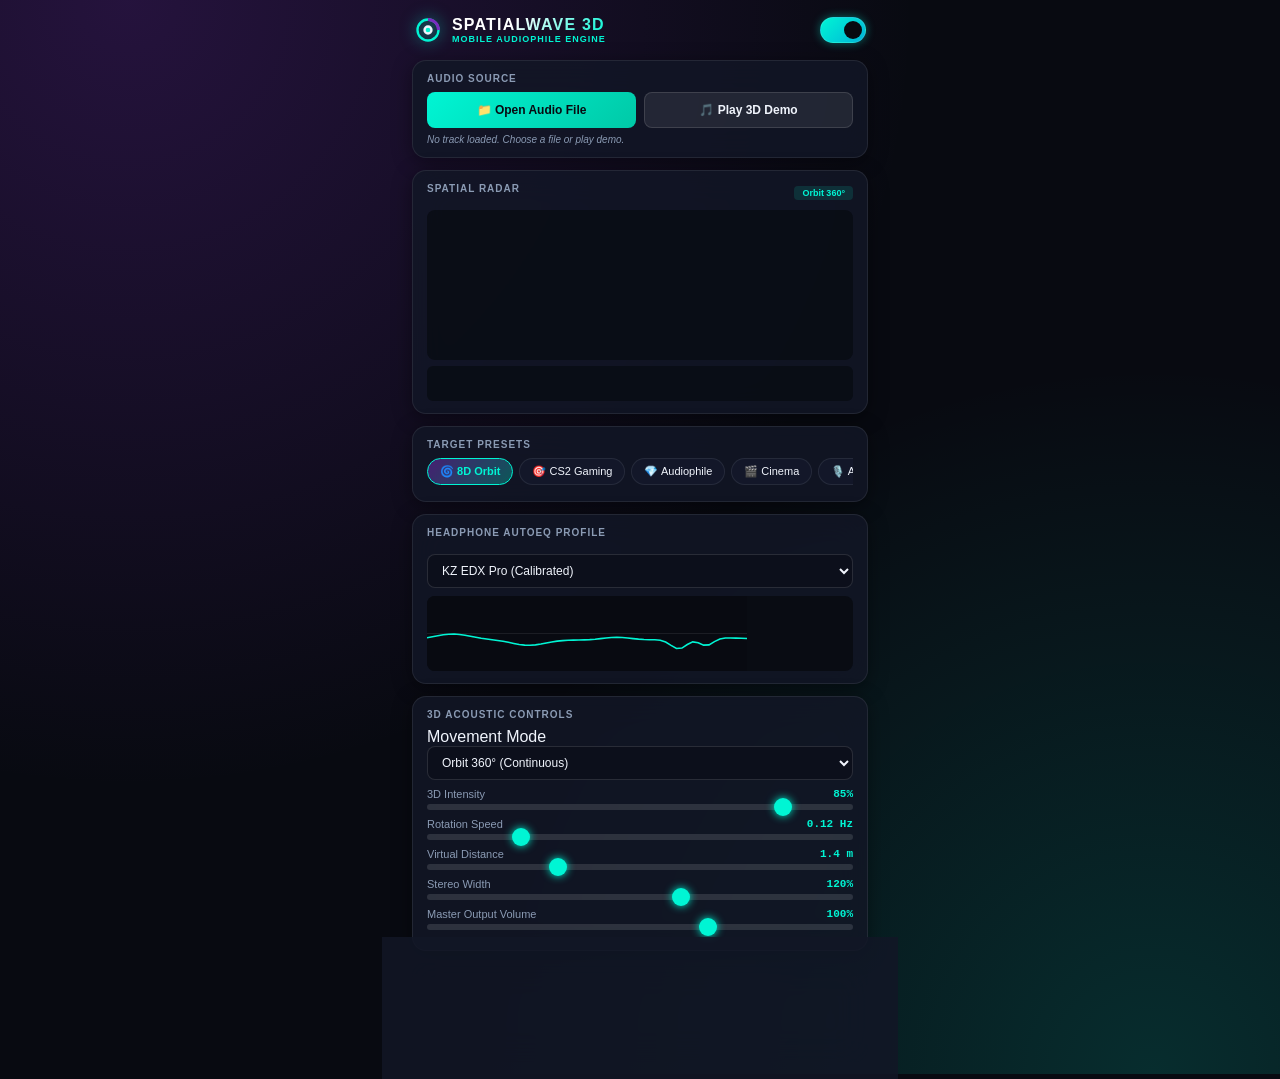
==== mobile/index.html @ 5e3e8b00 "feat: add iOS and Android Brave mobile compatibility (Bookmarklet and PWA)" ====
<!DOCTYPE html>
<html lang="en">
<head>
  <meta charset="UTF-8">
  <meta name="viewport" content="width=device-width, initial-scale=1.0, maximum-scale=1.0, user-scalable=no, viewport-fit=cover">
  <meta name="apple-mobile-web-app-capable" content="yes">
  <meta name="apple-mobile-web-app-status-bar-style" content="black-translucent">
  <meta name="theme-color" content="#080a11">
  <title>SpatialWave 3D Mobile</title>
  <link rel="manifest" href="manifest.webmanifest">
  <link rel="apple-touch-icon" href="../icons/icon128.png">
  <link rel="stylesheet" href="mobile.css">
</head>
<body>
  <div class="mobile-app">
    <!-- Header -->
    <header class="mobile-header">
      <div class="header-left">
        <svg class="header-logo" viewBox="0 0 24 24" fill="none" stroke="currentColor" stroke-width="2">
          <circle cx="12" cy="12" r="9" stroke="#00f5d4"></circle>
          <circle cx="12" cy="12" r="3" fill="#00f5d4"></circle>
          <path d="M12 3a9 9 0 0 1 9 9" stroke="#7b2cbf" stroke-width="2.5"></path>
        </svg>
        <div>
          <h1 class="header-title">SPATIALWAVE 3D</h1>
          <div class="header-subtitle">MOBILE AUDIOPHILE ENGINE</div>
        </div>
      </div>
      <label class="power-toggle" title="Toggle Master 3D Processing">
        <input type="checkbox" id="mobilePowerToggle" checked>
        <span class="power-switch-slider"></span>
      </label>
    </header>

    <!-- Audio Source Selector -->
    <section class="glass-card source-card">
      <div class="card-title">AUDIO SOURCE</div>
      <div class="source-buttons">
        <label class="btn-file-picker">
          <span>📁 Open Audio File</span>
          <input type="file" id="audioFileInput" accept="audio/*" style="display:none;">
        </label>
        <button id="btnPlayDemo" class="btn-secondary">🎵 Play 3D Demo</button>
      </div>
      <audio id="nativeAudioPlayer" controls style="width:100%; margin-top:8px; display:none;"></audio>
      <div id="nowPlayingText" class="now-playing-label">No track loaded. Choose a file or play demo.</div>
    </section>

    <!-- 3D Spatial Radar Visualizer -->
    <section class="glass-card radar-section">
      <div class="card-header-row">
        <div class="card-title">SPATIAL RADAR</div>
        <div class="radar-badge" id="mobileRadarBadge">Orbit 360°</div>
      </div>
      <div class="radar-wrap">
        <canvas id="mobileRadarCanvas" width="320" height="150"></canvas>
      </div>
      <!-- Spectrum Bar -->
      <div class="spectrum-wrap">
        <canvas id="mobileSpectrumCanvas" width="320" height="35"></canvas>
      </div>
    </section>

    <!-- Target Presets Carousel -->
    <section class="glass-card presets-section">
      <div class="card-title">TARGET PRESETS</div>
      <div class="preset-scroll-row">
        <button class="preset-pill active" data-preset="orbit8d">🌀 8D Orbit</button>
        <button class="preset-pill" data-preset="gaming">🎯 CS2 Gaming</button>
        <button class="preset-pill" data-preset="audiophile">💎 Audiophile</button>
        <button class="preset-pill" data-preset="cinema">🎬 Cinema</button>
        <button class="preset-pill" data-preset="asmr">🎙️ ASMR</button>
        <button class="preset-pill" data-preset="music">🎵 Music Studio</button>
      </div>
    </section>

    <!-- Headphone Profile & Parametric EQ Plot -->
    <section class="glass-card peq-section">
      <div class="card-header-row">
        <div class="card-title">HEADPHONE AUTOEQ PROFILE</div>
      </div>
      <select id="mobileProfileSelect" class="mobile-select">
        <option value="kz_edx_pro" selected>KZ EDX Pro (Calibrated)</option>
        <option value="hd600">Sennheiser HD 600 / 650</option>
        <option value="sony_xm4">Sony WH-1000XM4 / XM5</option>
        <option value="harman_target">Harman 2019 Reference Target</option>
        <option value="flat">Flat / Bypass</option>
      </select>
      <div class="peq-canvas-wrap">
        <canvas id="mobilePeqCanvas" width="320" height="75"></canvas>
      </div>
    </section>

    <!-- Touch Acoustic Controls -->
    <section class="glass-card controls-section">
      <div class="card-title">3D ACOUSTIC CONTROLS</div>

      <div class="control-row">
        <label for="mobileTrajectorySelect">Movement Mode</label>
        <select id="mobileTrajectorySelect" class="mobile-select">
          <option value="1">Orbit 360° (Continuous)</option>
          <option value="2">Figure-8 (Lemniscate)</option>
          <option value="3">Front Stage Arc</option>
          <option value="4">Concert Hall Semi-Circle</option>
          <option value="5">Cinema Wide Arc</option>
          <option value="6">Wide Studio Breath</option>
          <option value="7">Random Ambient Wander</option>
          <option value="0">Static Center</option>
        </select>
      </div>

      <!-- Sliders -->
      <div class="touch-slider-group">
        <div class="slider-header">
          <span>3D Intensity</span>
          <span id="mValIntensity" class="slider-val">85%</span>
        </div>
        <input type="range" id="mSliderIntensity" min="0" max="100" value="85">
      </div>

      <div class="touch-slider-group">
        <div class="slider-header">
          <span>Rotation Speed</span>
          <span id="mValSpeed" class="slider-val">0.12 Hz</span>
        </div>
        <input type="range" id="mSliderSpeed" min="2" max="50" value="12">
      </div>

      <div class="touch-slider-group">
        <div class="slider-header">
          <span>Virtual Distance</span>
          <span id="mValDistance" class="slider-val">1.4 m</span>
        </div>
        <input type="range" id="mSliderDistance" min="5" max="35" value="14">
      </div>

      <div class="touch-slider-group">
        <div class="slider-header">
          <span>Stereo Width</span>
          <span id="mValWidth" class="slider-val">120%</span>
        </div>
        <input type="range" id="mSliderWidth" min="0" max="200" value="120">
      </div>

      <div class="touch-slider-group">
        <div class="slider-header">
          <span>Master Output Volume</span>
          <span id="mValVolume" class="slider-val">100%</span>
        </div>
        <input type="range" id="mSliderVolume" min="0" max="150" value="100">
      </div>
    </section>

    <!-- Bookmarklet Guide Footer Card -->
    <section class="glass-card bookmarklet-card">
      <div class="card-title">BRAVE IN-PAGE INJECTOR</div>
      <p class="bookmarklet-desc">
        Want 3D audio directly inside YouTube or SoundCloud in Brave on iOS / Android?
      </p>
      <a href="spatialwave-bookmarklet.js" target="_blank" class="btn-bookmarklet">
        <span>📖 View In-Page Bookmarklet Guide</span>
      </a>
    </section>
  </div>

  <script src="../presets.js"></script>
  <script src="mobile.js"></script>
</body>
</html>
---- mobile/mobile.css ----
/* SpatialWave 3D - Mobile First Glassmorphism Theme */
:root {
  --bg-dark: #080a11;
  --bg-card: rgba(18, 23, 38, 0.85);
  --border-glass: rgba(255, 255, 255, 0.08);
  --cyan-accent: #00f5d4;
  --violet-accent: #7b2cbf;
  --text-main: #f0f4fc;
  --text-muted: #8b9bb4;
  --font-sans: -apple-system, BlinkMacSystemFont, "Segoe UI", Roboto, sans-serif;
}

* {
  box-sizing: border-box;
  margin: 0;
  padding: 0;
  -webkit-tap-highlight-color: transparent;
}

body {
  background: var(--bg-dark);
  background-image: 
    radial-gradient(circle at 10% 0%, rgba(123, 44, 191, 0.25) 0%, transparent 50%),
    radial-gradient(circle at 90% 100%, rgba(0, 245, 212, 0.15) 0%, transparent 45%);
  color: var(--text-main);
  font-family: var(--font-sans);
  min-height: 100vh;
  padding-bottom: env(safe-area-inset-bottom, 20px);
  padding-top: env(safe-area-inset-top, 10px);
  user-select: none;
}

.mobile-app {
  max-width: 480px;
  margin: 0 auto;
  padding: 12px;
  display: flex;
  flex-direction: column;
  gap: 12px;
}

/* Glass Cards */
.glass-card {
  background: var(--bg-card);
  backdrop-filter: blur(16px);
  -webkit-backdrop-filter: blur(16px);
  border: 1px solid var(--border-glass);
  border-radius: 14px;
  padding: 12px 14px;
  box-shadow: 0 4px 20px rgba(0, 0, 0, 0.4);
}

.card-title {
  font-size: 10px;
  font-weight: 800;
  letter-spacing: 1px;
  color: var(--text-muted);
  margin-bottom: 8px;
}

.card-header-row {
  display: flex;
  justify-content: space-between;
  align-items: center;
  margin-bottom: 8px;
}

/* Header */
.mobile-header {
  display: flex;
  justify-content: space-between;
  align-items: center;
  padding: 4px 2px;
}

.header-left {
  display: flex;
  align-items: center;
  gap: 10px;
}

.header-logo {
  width: 28px;
  height: 28px;
  filter: drop-shadow(0 0 8px rgba(0, 245, 212, 0.6));
}

.header-title {
  font-size: 16px;
  font-weight: 800;
  letter-spacing: 1.2px;
  background: linear-gradient(135deg, #ffffff 40%, var(--cyan-accent) 100%);
  -webkit-background-clip: text;
  -webkit-text-fill-color: transparent;
}

.header-subtitle {
  font-size: 9px;
  font-weight: 600;
  letter-spacing: 1px;
  color: var(--cyan-accent);
}

/* Power Switch */
.power-toggle {
  position: relative;
  width: 46px;
  height: 26px;
}

.power-toggle input {
  opacity: 0;
  width: 0;
  height: 0;
}

.power-switch-slider {
  position: absolute;
  top: 0; left: 0; right: 0; bottom: 0;
  background-color: #1e2638;
  border-radius: 26px;
  border: 1px solid rgba(255, 255, 255, 0.12);
  transition: 0.2s ease;
}

.power-switch-slider:before {
  position: absolute;
  content: "";
  height: 18px;
  width: 18px;
  left: 3px;
  bottom: 3px;
  background-color: var(--text-muted);
  border-radius: 50%;
  transition: 0.2s ease;
}

input:checked + .power-switch-slider {
  background: linear-gradient(135deg, var(--cyan-accent), #00b4d8);
  box-shadow: 0 0 10px rgba(0, 245, 212, 0.4);
}

input:checked + .power-switch-slider:before {
  transform: translateX(20px);
  background-color: #080a11;
}

/* Source Card */
.source-buttons {
  display: grid;
  grid-template-columns: 1fr 1fr;
  gap: 8px;
}

.btn-file-picker, .btn-secondary {
  display: flex;
  align-items: center;
  justify-content: center;
  padding: 10px;
  border-radius: 8px;
  font-size: 12px;
  font-weight: 700;
  cursor: pointer;
  text-align: center;
}

.btn-file-picker {
  background: linear-gradient(135deg, var(--cyan-accent), #00c9a7);
  color: #080a11;
}

.btn-secondary {
  background: rgba(255, 255, 255, 0.08);
  border: 1px solid rgba(255, 255, 255, 0.12);
  color: var(--text-main);
}

.now-playing-label {
  font-size: 10px;
  color: var(--text-muted);
  margin-top: 6px;
  font-style: italic;
  overflow: hidden;
  text-overflow: ellipsis;
  white-space: nowrap;
}

/* Radar & Spectrum */
.radar-badge {
  font-size: 9px;
  font-weight: 700;
  color: var(--cyan-accent);
  background: rgba(0, 245, 212, 0.12);
  padding: 2px 8px;
  border-radius: 4px;
}

.radar-wrap {
  display: flex;
  justify-content: center;
  background: rgba(8, 10, 17, 0.7);
  border-radius: 8px;
  overflow: hidden;
}

#mobileRadarCanvas {
  display: block;
  width: 100%;
  max-width: 320px;
}

.spectrum-wrap {
  margin-top: 6px;
  border-radius: 6px;
  overflow: hidden;
  background: rgba(8, 10, 17, 0.7);
}

#mobileSpectrumCanvas {
  display: block;
  width: 100%;
  max-width: 320px;
}

/* Presets Carousel */
.preset-scroll-row {
  display: flex;
  gap: 6px;
  overflow-x: auto;
  padding-bottom: 4px;
  -webkit-overflow-scrolling: touch;
}

.preset-scroll-row::-webkit-scrollbar {
  display: none;
}

.preset-pill {
  flex-shrink: 0;
  background: rgba(22, 28, 48, 0.6);
  border: 1px solid rgba(255, 255, 255, 0.08);
  border-radius: 20px;
  padding: 6px 12px;
  font-size: 11px;
  color: var(--text-main);
  cursor: pointer;
}

.preset-pill.active {
  background: linear-gradient(135deg, rgba(123, 44, 191, 0.5), rgba(0, 245, 212, 0.3));
  border-color: var(--cyan-accent);
  color: var(--cyan-accent);
  font-weight: 700;
}

/* Select Inputs */
.mobile-select {
  width: 100%;
  background: rgba(12, 16, 28, 0.85);
  border: 1px solid rgba(255, 255, 255, 0.12);
  border-radius: 8px;
  color: var(--text-main);
  padding: 8px 10px;
  font-size: 12px;
  outline: none;
  margin-bottom: 8px;
}

.peq-canvas-wrap {
  border-radius: 8px;
  overflow: hidden;
  background: rgba(8, 10, 17, 0.8);
}

#mobilePeqCanvas {
  display: block;
  width: 100%;
  max-width: 320px;
}

/* Touch Sliders */
.touch-slider-group {
  display: flex;
  flex-direction: column;
  gap: 4px;
  margin-bottom: 8px;
}

.slider-header {
  display: flex;
  justify-content: space-between;
  font-size: 11px;
  color: var(--text-muted);
}

.slider-val {
  font-weight: 700;
  color: var(--cyan-accent);
  font-family: monospace;
}

input[type="range"] {
  -webkit-appearance: none;
  width: 100%;
  height: 6px;
  border-radius: 3px;
  background: rgba(255, 255, 255, 0.12);
  outline: none;
}

input[type="range"]::-webkit-slider-thumb {
  -webkit-appearance: none;
  width: 18px;
  height: 18px;
  border-radius: 50%;
  background: var(--cyan-accent);
  box-shadow: 0 0 8px var(--cyan-accent);
}

/* Bookmarklet Card */
.bookmarklet-desc {
  font-size: 11px;
  color: var(--text-muted);
  line-height: 1.4;
  margin-bottom: 8px;
}

.btn-bookmarklet {
  display: inline-block;
  background: rgba(255, 255, 255, 0.08);
  border: 1px solid rgba(0, 245, 212, 0.3);
  color: var(--cyan-accent);
  text-decoration: none;
  font-size: 11px;
  font-weight: 700;
  padding: 8px 12px;
  border-radius: 8px;
}
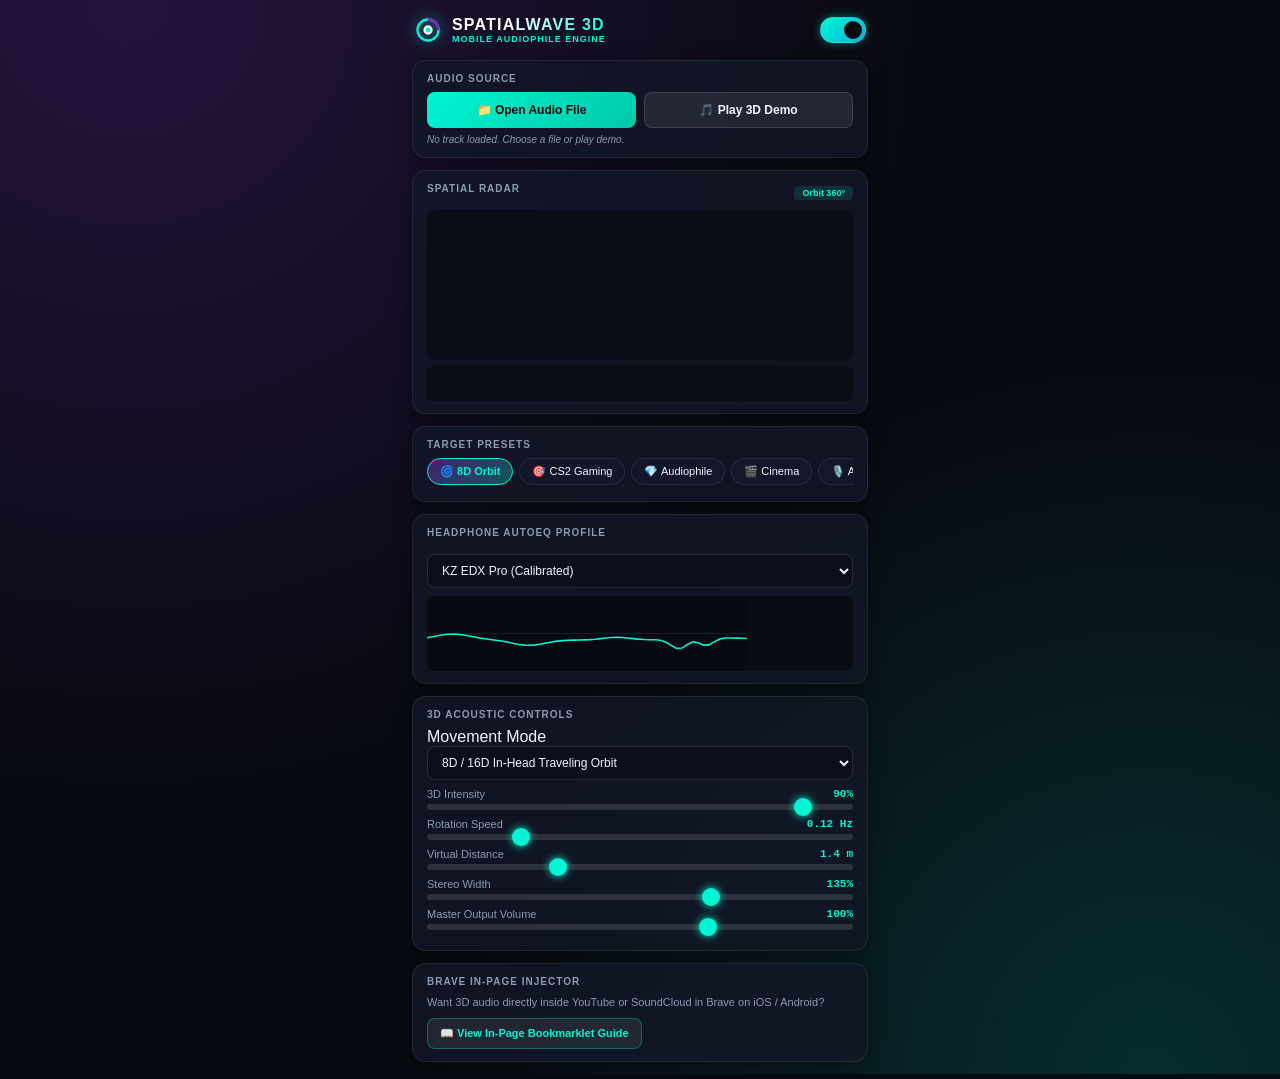
==== commit 4faf01e0: "feat(dsp): upgrade to professional 8D/16D head-traveling binaural engine with sub-bass anchor and Ha" ====
--- a/mobile/index.html
+++ b/mobile/index.html
@@ -98,7 +98,7 @@
       <div class="control-row">
         <label for="mobileTrajectorySelect">Movement Mode</label>
         <select id="mobileTrajectorySelect" class="mobile-select">
-          <option value="1">Orbit 360° (Continuous)</option>
+          <option value="1">8D / 16D In-Head Traveling Orbit</option>
           <option value="2">Figure-8 (Lemniscate)</option>
           <option value="3">Front Stage Arc</option>
           <option value="4">Concert Hall Semi-Circle</option>
@@ -113,9 +113,9 @@
       <div class="touch-slider-group">
         <div class="slider-header">
           <span>3D Intensity</span>
-          <span id="mValIntensity" class="slider-val">85%</span>
+          <span id="mValIntensity" class="slider-val">90%</span>
         </div>
-        <input type="range" id="mSliderIntensity" min="0" max="100" value="85">
+        <input type="range" id="mSliderIntensity" min="0" max="100" value="90">
       </div>
 
       <div class="touch-slider-group">
@@ -137,9 +137,9 @@
       <div class="touch-slider-group">
         <div class="slider-header">
           <span>Stereo Width</span>
-          <span id="mValWidth" class="slider-val">120%</span>
+          <span id="mValWidth" class="slider-val">135%</span>
         </div>
-        <input type="range" id="mSliderWidth" min="0" max="200" value="120">
+        <input type="range" id="mSliderWidth" min="0" max="200" value="135">
       </div>
 
       <div class="touch-slider-group">
